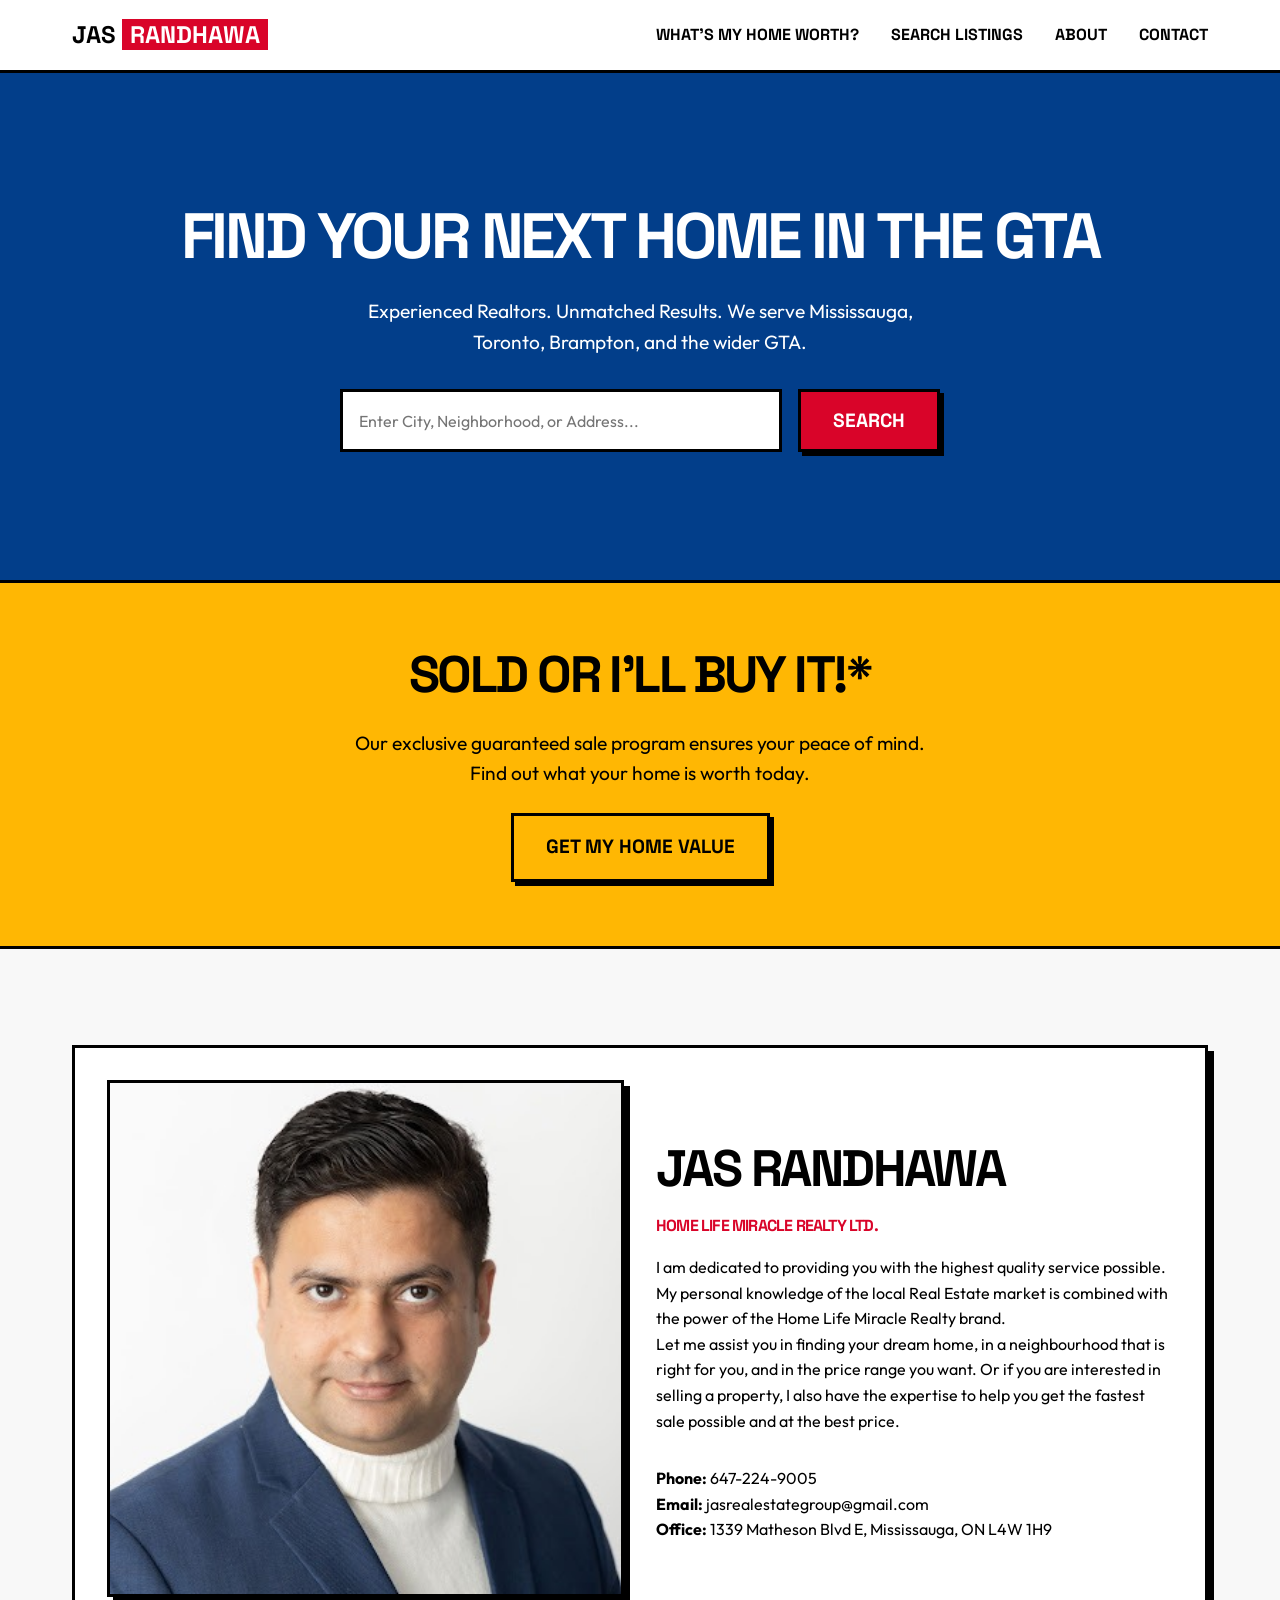
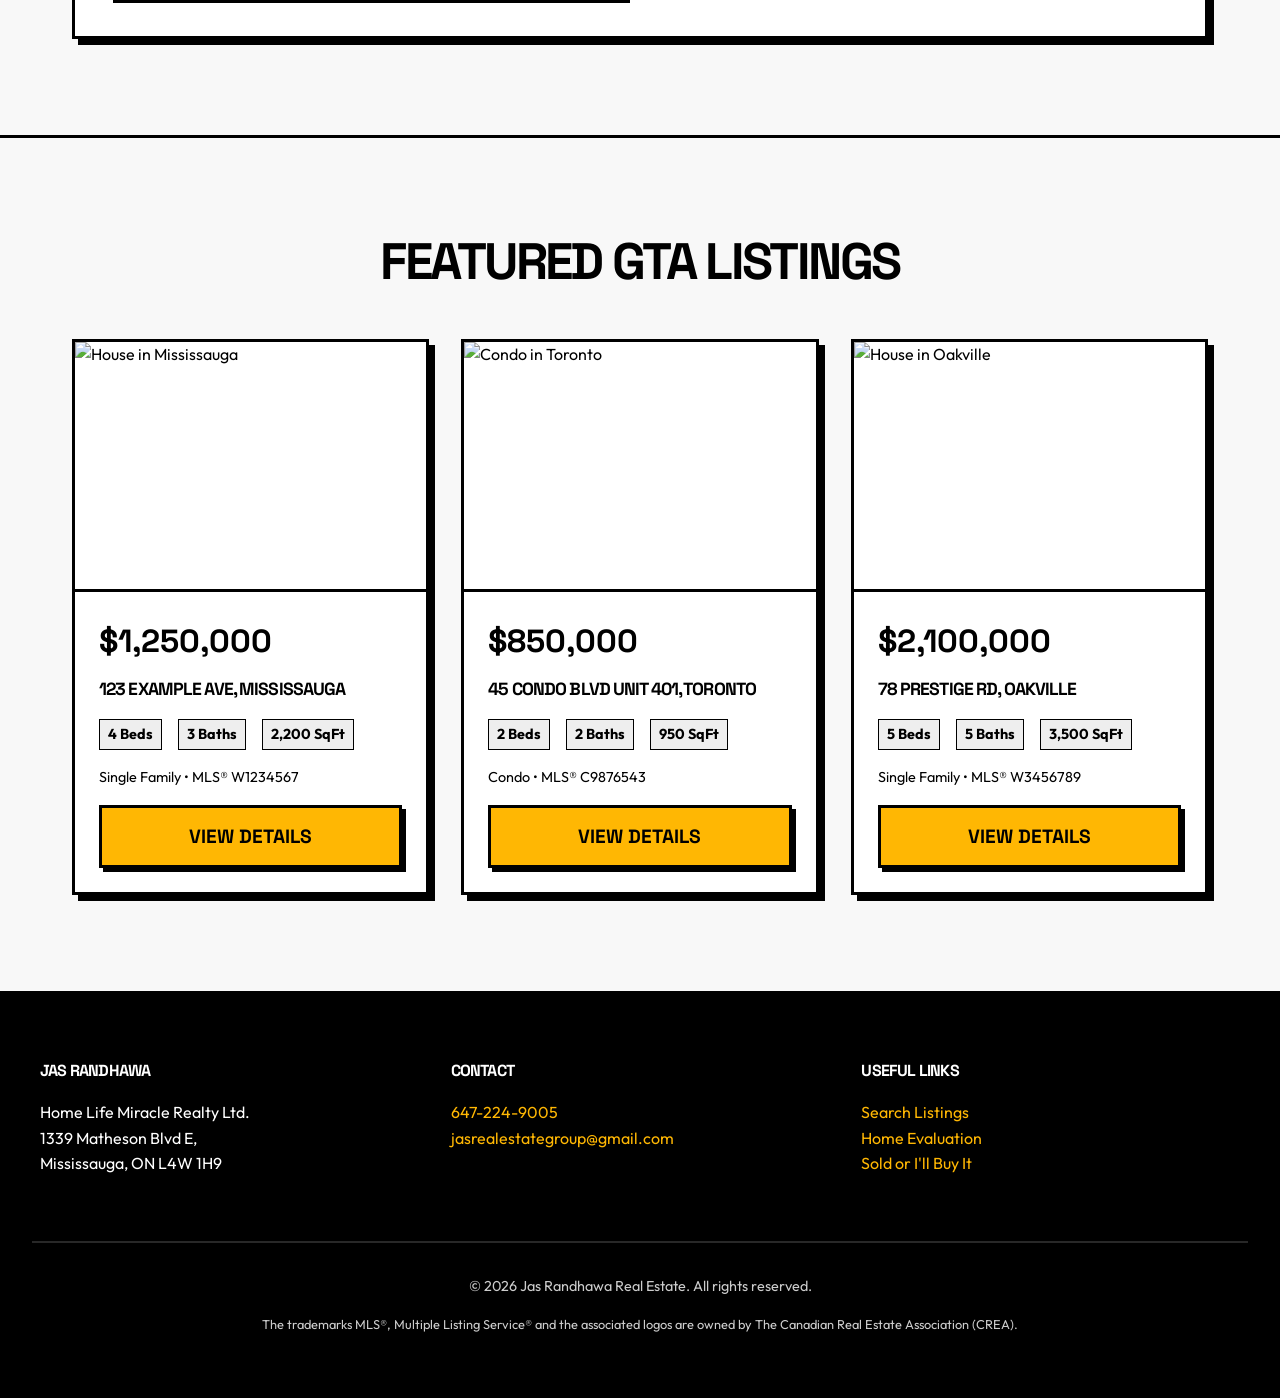
==== index.html @ 9bf5d2aa "Initial commit of Jas Randhawa Real Estate website" ====
<!DOCTYPE html>
<html lang="en">
<head>
    <meta charset="UTF-8">
    <meta name="viewport" content="width=device-width, initial-scale=1.0">
    <title>Jas Randhawa | Home Life Miracle Realty Ltd.</title>
    <link rel="stylesheet" href="styles.css">
</head>
<body>
    <header>
        <div class="nav-container">
            <a href="index.html" class="logo">Jas <span>Randhawa</span></a>
            <button class="mobile-menu-btn">☰</button>
            <ul class="nav-links">
                <li><a href="worth-form.html">What's My Home Worth?</a></li>
                <li><a href="#listings">Search Listings</a></li>
                <li><a href="#about">About</a></li>
                <li><a href="#contact">Contact</a></li>
            </ul>
        </div>
    </header>

    <section class="hero">
        <div class="container">
            <h1>Find Your Next Home in the GTA</h1>
            <p>Experienced Realtors. Unmatched Results. We serve Mississauga, Toronto, Brampton, and the wider GTA.</p>
            <div class="hero-search">
                <input type="text" class="brutal-input" placeholder="Enter City, Neighborhood, or Address...">
                <button class="brutal-button primary">Search</button>
            </div>
        </div>
    </section>

    <section class="guarantee-banner">
        <div class="container">
            <h2>SOLD OR I'LL BUY IT!*</h2>
            <p style="margin: 1.5rem 0; font-size: 1.2rem; max-width: 600px; margin-inline: auto;">Our exclusive guaranteed sale program ensures your peace of mind. Find out what your home is worth today.</p>
            <a href="worth-form.html" class="brutal-button">Get My Home Value</a>
        </div>
    </section>

    <section id="about" class="section bio-section">
        <div class="container">
            <div class="grid grid-2 brutal-card">
                <div>
                    <!-- Realtor profile image -->
                    <img src="jas-profile.jpg" alt="Jas Randhawa" class="bio-img">
                </div>
                <div>
                    <h2>Jas Randhawa</h2>
                    <h4 style="color: var(--accent-red);">Home Life Miracle Realty Ltd.</h4>
                    <p>I am dedicated to providing you with the highest quality service possible. My personal knowledge of the local Real Estate market is combined with the power of the Home Life Miracle Realty brand.</p>
                    <p>Let me assist you in finding your dream home, in a neighbourhood that is right for you, and in the price range you want. Or if you are interested in selling a property, I also have the expertise to help you get the fastest sale possible and at the best price.</p>
                    <div style="margin-top: 2rem;">
                        <p><strong>Phone:</strong> <a href="tel:647-224-9005">647-224-9005</a></p>
                        <p><strong>Email:</strong> <a href="mailto:jasrealestategroup@gmail.com">jasrealestategroup@gmail.com</a></p>
                        <p><strong>Office:</strong> 1339 Matheson Blvd E, Mississauga, ON L4W 1H9</p>
                    </div>
                </div>
            </div>
        </div>
    </section>

    <section id="listings" class="section">
        <div class="container">
            <h2 style="text-align: center; margin-bottom: 3rem;">Featured GTA Listings</h2>
            <div class="grid grid-3">
                <!-- Mock Listing 1 -->
                <article class="brutal-card listing-card">
                    <img src="https://images.unsplash.com/photo-1600596542815-ffad4c1539a9?w=500&q=80" alt="House in Mississauga" class="listing-img">
                    <div class="listing-content">
                        <div class="listing-price">$1,250,000</div>
                        <h4 class="listing-address">123 Example Ave, Mississauga</h4>
                        <div class="listing-stats">
                            <span>4 Beds</span>
                            <span>3 Baths</span>
                            <span>2,200 SqFt</span>
                        </div>
                        <p style="font-size: 0.9rem; margin-bottom: 1rem;">Single Family &bull; MLS® W1234567</p>
                        <button class="brutal-button" style="width: 100%; margin-top: auto;">View Details</button>
                    </div>
                </article>

                <!-- Mock Listing 2 -->
                <article class="brutal-card listing-card">
                    <img src="https://images.unsplash.com/photo-1512917774080-9991f1c4c750?w=500&q=80" alt="Condo in Toronto" class="listing-img">
                    <div class="listing-content">
                        <div class="listing-price">$850,000</div>
                        <h4 class="listing-address">45 Condo Blvd Unit 401, Toronto</h4>
                        <div class="listing-stats">
                            <span>2 Beds</span>
                            <span>2 Baths</span>
                            <span>950 SqFt</span>
                        </div>
                        <p style="font-size: 0.9rem; margin-bottom: 1rem;">Condo &bull; MLS® C9876543</p>
                        <button class="brutal-button" style="width: 100%; margin-top: auto;">View Details</button>
                    </div>
                </article>

                <!-- Mock Listing 3 -->
                <article class="brutal-card listing-card">
                    <img src="https://images.unsplash.com/photo-1600585154340-be6161a56a0c?w=500&q=80" alt="House in Oakville" class="listing-img">
                    <div class="listing-content">
                        <div class="listing-price">$2,100,000</div>
                        <h4 class="listing-address">78 Prestige Rd, Oakville</h4>
                        <div class="listing-stats">
                            <span>5 Beds</span>
                            <span>5 Baths</span>
                            <span>3,500 SqFt</span>
                        </div>
                        <p style="font-size: 0.9rem; margin-bottom: 1rem;">Single Family &bull; MLS® W3456789</p>
                        <button class="brutal-button" style="width: 100%; margin-top: auto;">View Details</button>
                    </div>
                </article>
            </div>
        </div>
    </section>

    <footer id="contact">
        <div class="footer-grid">
            <div>
                <h4>Jas Randhawa</h4>
                <p>Home Life Miracle Realty Ltd.</p>
                <p>1339 Matheson Blvd E,<br>Mississauga, ON L4W 1H9</p>
            </div>
            <div>
                <h4>Contact</h4>
                <p><a href="tel:647-224-9005">647-224-9005</a></p>
                <p><a href="mailto:jasrealestategroup@gmail.com">jasrealestategroup@gmail.com</a></p>
            </div>
            <div>
                <h4>Useful Links</h4>
                <p><a href="#listings">Search Listings</a></p>
                <p><a href="worth-form.html">Home Evaluation</a></p>
                <p><a href="worth-form.html">Sold or I'll Buy It</a></p>
            </div>
        </div>
        <div class="footer-bottom">
            <p>&copy; 2026 Jas Randhawa Real Estate. All rights reserved.</p>
            <p style="font-size: 0.8rem; margin-top: 1rem;">The trademarks MLS®, Multiple Listing Service® and the associated logos are owned by The Canadian Real Estate Association (CREA).</p>
        </div>
    </footer>

    <script src="script.js"></script>
</body>
</html>
---- styles.css ----
@import url('https://fonts.googleapis.com/css2?family=Outfit:wght@400;700;900&family=Space+Grotesk:wght@400;600;700&display=swap');

:root {
  --bg-color: #f8f8f8;
  --text-color: #000000;
  --border-color: #000000;
  --accent-red: #d90429;
  --accent-blue: #023e8a;
  --accent-yellow: #ffb703;
  --border-width: 3px;
  --shadow-offset: 6px;
  --font-heading: 'Space Grotesk', sans-serif;
  --font-body: 'Outfit', sans-serif;
}

* {
  box-sizing: border-box;
  margin: 0;
  padding: 0;
}

body {
  font-family: var(--font-body);
  background-color: var(--bg-color);
  color: var(--text-color);
  line-height: 1.6;
}

h1, h2, h3, h4, h5, h6 {
  font-family: var(--font-heading);
  text-transform: uppercase;
  font-weight: 900;
  letter-spacing: -0.05em;
  margin-bottom: 1rem;
}

a {
  color: var(--text-color);
  text-decoration: none;
}

/* Typography Scale */
h1 { font-size: clamp(3rem, 5vw, 5rem); line-height: 1.1; }
h2 { font-size: clamp(2rem, 4vw, 3.5rem); line-height: 1.1; }
h3 { font-size: clamp(1.5rem, 3vw, 2.5rem); line-height: 1.2; }

/* Layout & Containers */
.container {
  max-width: 1200px;
  margin: 0 auto;
  padding: 0 2rem;
}

.section {
  padding: 6rem 0;
  border-bottom: var(--border-width) solid var(--border-color);
}

.grid {
  display: grid;
  gap: 2rem;
}

.grid-2 { grid-template-columns: repeat(auto-fit, minmax(300px, 1fr)); }
.grid-3 { grid-template-columns: repeat(auto-fit, minmax(280px, 1fr)); }

/* Blocky Elements (Neo-Brutalism) */
.brutal-card {
  background-color: #ffffff;
  border: var(--border-width) solid var(--border-color);
  box-shadow: var(--shadow-offset) var(--shadow-offset) 0px var(--border-color);
  padding: 2rem;
  transition: transform 0.2s ease, box-shadow 0.2s ease;
}

.brutal-card:hover {
  transform: translate(2px, 2px);
  box-shadow: calc(var(--shadow-offset) - 2px) calc(var(--shadow-offset) - 2px) 0px var(--border-color);
}

.brutal-button {
  display: inline-block;
  background-color: var(--accent-yellow);
  color: var(--text-color);
  font-family: var(--font-heading);
  font-weight: 700;
  font-size: 1.2rem;
  text-transform: uppercase;
  padding: 1rem 2rem;
  border: var(--border-width) solid var(--border-color);
  box-shadow: 4px 4px 0px var(--border-color);
  cursor: pointer;
  transition: all 0.1s ease;
}

.brutal-button:hover {
  background-color: var(--text-color);
  color: #fff;
}

.brutal-button:active {
  transform: translate(4px, 4px);
  box-shadow: 0px 0px 0px var(--border-color);
}

.brutal-button.primary {
  background-color: var(--accent-red);
  color: white;
}
.brutal-button.primary:hover {
  background-color: var(--text-color);
}

.brutal-input {
  width: 100%;
  padding: 1rem;
  font-family: var(--font-body);
  font-size: 1rem;
  border: var(--border-width) solid var(--border-color);
  background-color: #fff;
  margin-bottom: 1rem;
}
.brutal-input:focus {
  outline: none;
  background-color: #f0f0f0;
}

/* Header & Nav */
header {
  border-bottom: var(--border-width) solid var(--border-color);
  background-color: #fff;
  position: sticky;
  top: 0;
  z-index: 100;
}

.nav-container {
  display: flex;
  justify-content: space-between;
  align-items: center;
  padding: 1rem 2rem;
  max-width: 1200px;
  margin: 0 auto;
}

.logo {
  font-family: var(--font-heading);
  font-size: 1.5rem;
  font-weight: 900;
  text-transform: uppercase;
}
.logo span {
  background-color: var(--accent-red);
  color: white;
  padding: 0 0.5rem;
}

.nav-links {
  display: flex;
  gap: 2rem;
  list-style: none;
}

.nav-links a {
  font-family: var(--font-heading);
  font-weight: 700;
  text-transform: uppercase;
  font-size: 1rem;
}

.nav-links a:hover {
  background-color: var(--accent-yellow);
}

.mobile-menu-btn {
  display: none;
  background: none;
  border: none;
  font-size: 2rem;
  cursor: pointer;
}

/* Hero Section */
.hero {
  background-color: var(--accent-blue);
  color: white;
  text-align: center;
  padding: 8rem 2rem;
  border-bottom: var(--border-width) solid var(--border-color);
}
.hero h1 { margin-bottom: 1.5rem; }
.hero p {
  font-size: 1.2rem;
  margin-bottom: 2rem;
  max-width: 600px;
  margin-inline: auto;
}
.hero-search {
  display: flex;
  max-width: 600px;
  margin: 0 auto;
  gap: 1rem;
}
.hero-search .brutal-input { margin-bottom: 0; }

/* Promo / Guarantee */
.guarantee-banner {
  background-color: var(--accent-yellow);
  padding: 4rem 2rem;
  text-align: center;
  border-bottom: var(--border-width) solid var(--border-color);
}

/* Listings */
.listing-card {
  padding: 0;
  display: flex;
  flex-direction: column;
}
.listing-img {
  width: 100%;
  height: 250px;
  object-fit: cover;
  border-bottom: var(--border-width) solid var(--border-color);
}
.listing-content {
  padding: 1.5rem;
  flex-grow: 1;
  display: flex;
  flex-direction: column;
}
.listing-price {
  font-size: 2rem;
  font-family: var(--font-heading);
  font-weight: 900;
  margin-bottom: 0.5rem;
}
.listing-address {
  font-size: 1.1rem;
  margin-bottom: 1rem;
}
.listing-stats {
  display: flex;
  gap: 1rem;
  margin-bottom: 1rem;
  font-weight: 700;
  font-size: 0.9rem;
}
.listing-stats span {
  background-color: #eee;
  padding: 0.2rem 0.5rem;
  border: 1px solid var(--border-color);
}

/* Bio Section */
.bio-section .grid {
  align-items: center;
}
.bio-img {
  width: 100%;
  border: var(--border-width) solid var(--border-color);
  box-shadow: var(--shadow-offset) var(--shadow-offset) 0px var(--border-color);
}

/* Footer */
footer {
  background-color: var(--text-color);
  color: white;
  padding: 4rem 2rem;
  text-align: center;
}
footer a { color: var(--accent-yellow); }
.footer-grid {
  display: grid;
  grid-template-columns: repeat(auto-fit, minmax(200px, 1fr));
  gap: 2rem;
  max-width: 1200px;
  margin: 0 auto;
  text-align: left;
}
.footer-grid h4 { color: white; }
.footer-bottom {
  margin-top: 4rem;
  padding-top: 2rem;
  border-top: 2px solid #333;
  font-size: 0.9rem;
  opacity: 0.8;
}

/* Forms */
.form-section {
  max-width: 800px;
  margin: 0 auto;
  padding: 4rem 2rem;
}
.form-group {
  margin-bottom: 1.5rem;
}
label {
  display: block;
  font-weight: 700;
  margin-bottom: 0.5rem;
  text-transform: uppercase;
}
.form-row {
  display: grid;
  grid-template-columns: 1fr 1fr;
  gap: 1rem;
}

/* Responsive */
@media (max-width: 768px) {
  .nav-links {
    display: none;
    position: absolute;
    top: 100%;
    left: 0;
    width: 100%;
    background: #fff;
    flex-direction: column;
    border-bottom: var(--border-width) solid var(--border-color);
    padding: 1rem 0;
  }
  .nav-links.active {
    display: flex;
  }
  .nav-links li {
    text-align: center;
    padding: 1rem;
  }
  .mobile-menu-btn {
    display: block;
  }
  .hero-search {
    flex-direction: column;
  }
  .form-row {
    grid-template-columns: 1fr;
  }
}
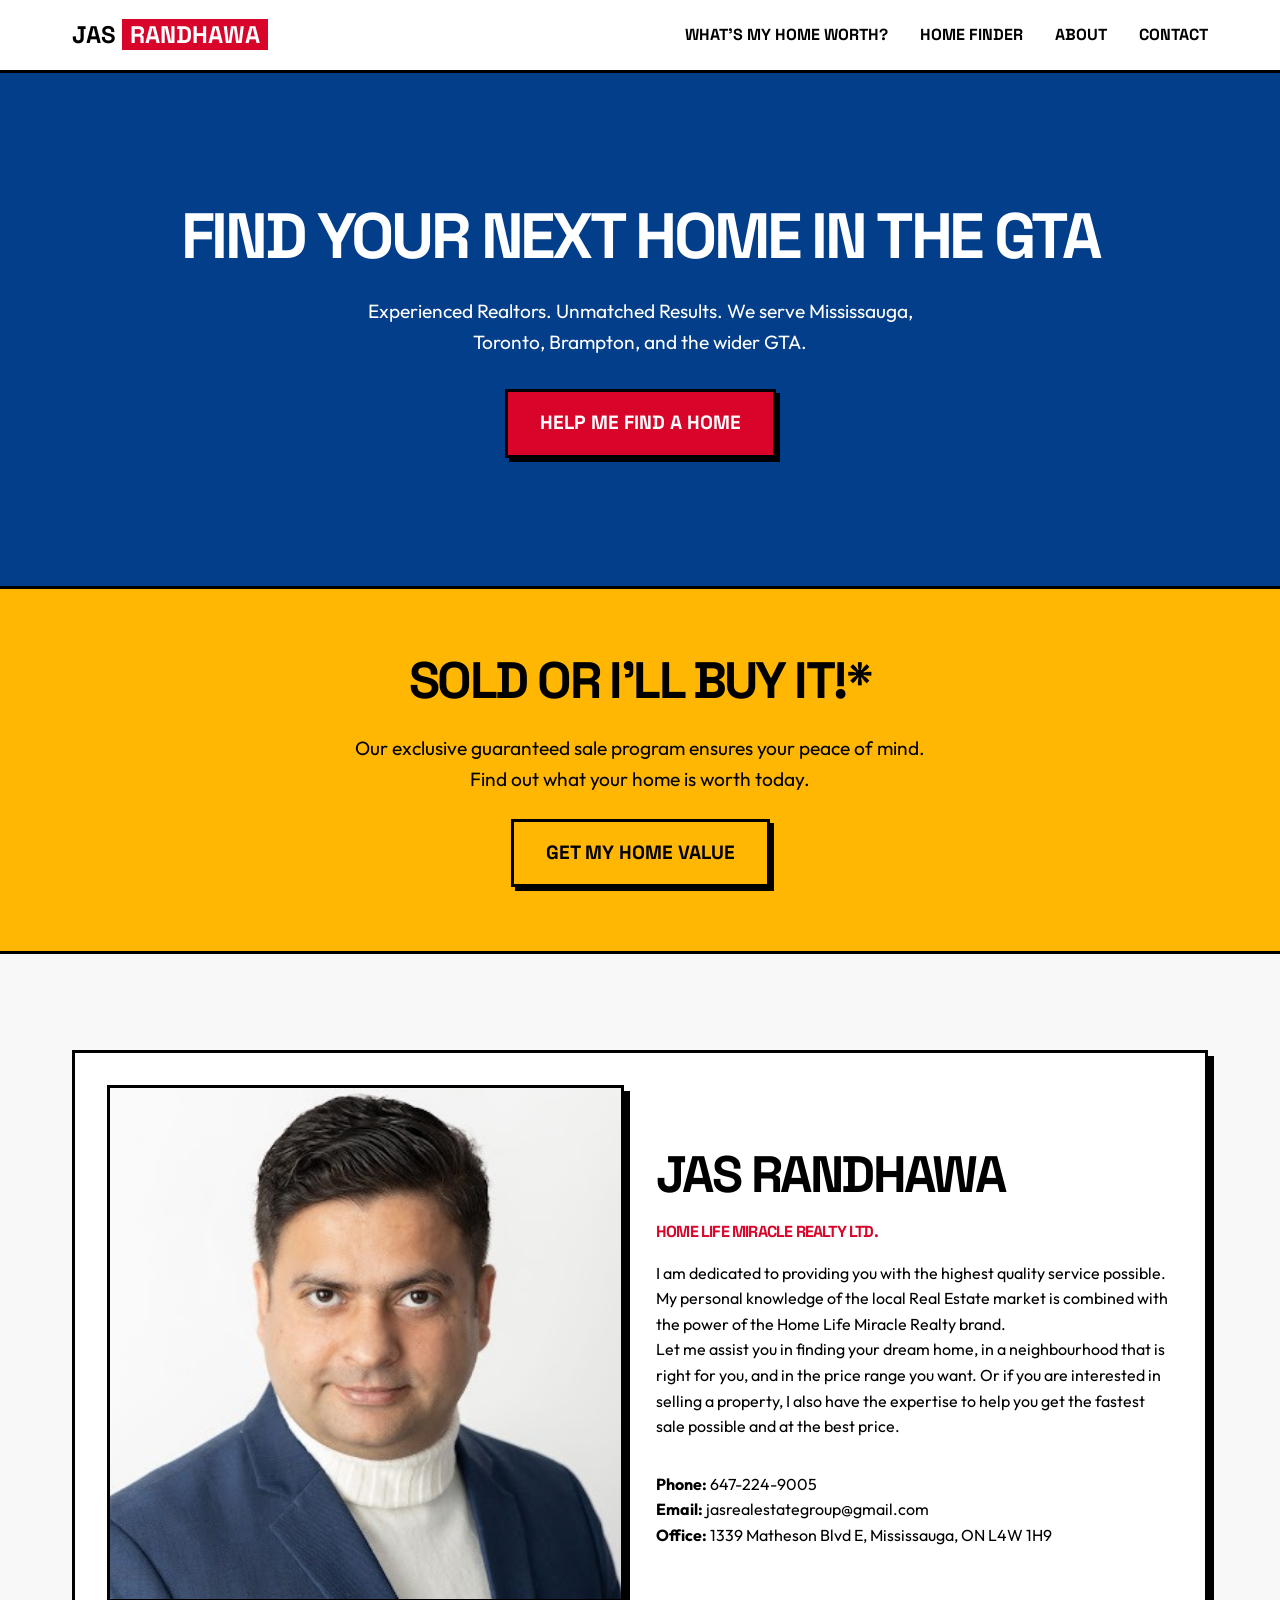
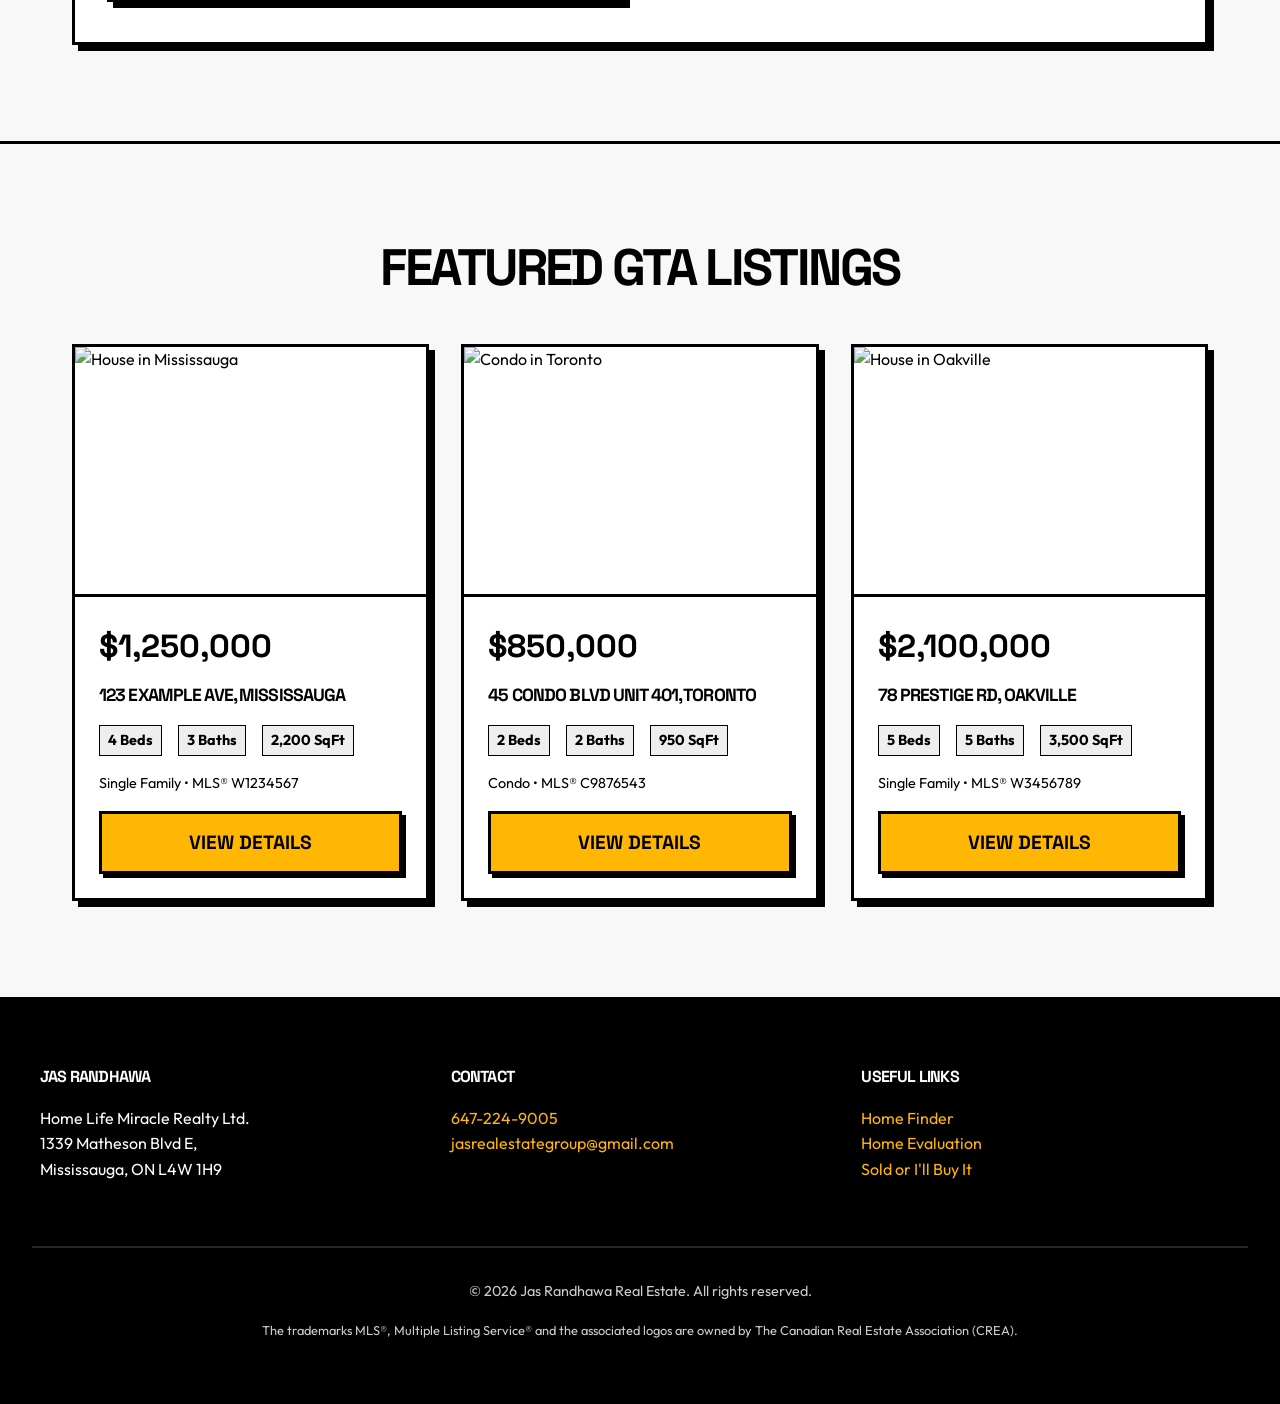
==== commit e45cd4b5: "Replace search bar with Home Finder lead form" ====
--- a/index.html
+++ b/index.html
@@ -13,7 +13,7 @@
             <button class="mobile-menu-btn">☰</button>
             <ul class="nav-links">
                 <li><a href="worth-form.html">What's My Home Worth?</a></li>
-                <li><a href="#listings">Search Listings</a></li>
+                <li><a href="home-finder.html">Home Finder</a></li>
                 <li><a href="#about">About</a></li>
                 <li><a href="#contact">Contact</a></li>
             </ul>
@@ -24,9 +24,8 @@
         <div class="container">
             <h1>Find Your Next Home in the GTA</h1>
             <p>Experienced Realtors. Unmatched Results. We serve Mississauga, Toronto, Brampton, and the wider GTA.</p>
-            <div class="hero-search">
-                <input type="text" class="brutal-input" placeholder="Enter City, Neighborhood, or Address...">
-                <button class="brutal-button primary">Search</button>
+            <div class="hero-search" style="display: flex; justify-content: center; margin-top: 2rem;">
+                <a href="home-finder.html" class="brutal-button primary" style="font-size: 1.2rem; padding: 1rem 2rem;">Help Me Find a Home</a>
             </div>
         </div>
     </section>
@@ -130,7 +129,7 @@
             </div>
             <div>
                 <h4>Useful Links</h4>
-                <p><a href="#listings">Search Listings</a></p>
+                <p><a href="home-finder.html">Home Finder</a></p>
                 <p><a href="worth-form.html">Home Evaluation</a></p>
                 <p><a href="worth-form.html">Sold or I'll Buy It</a></p>
             </div>
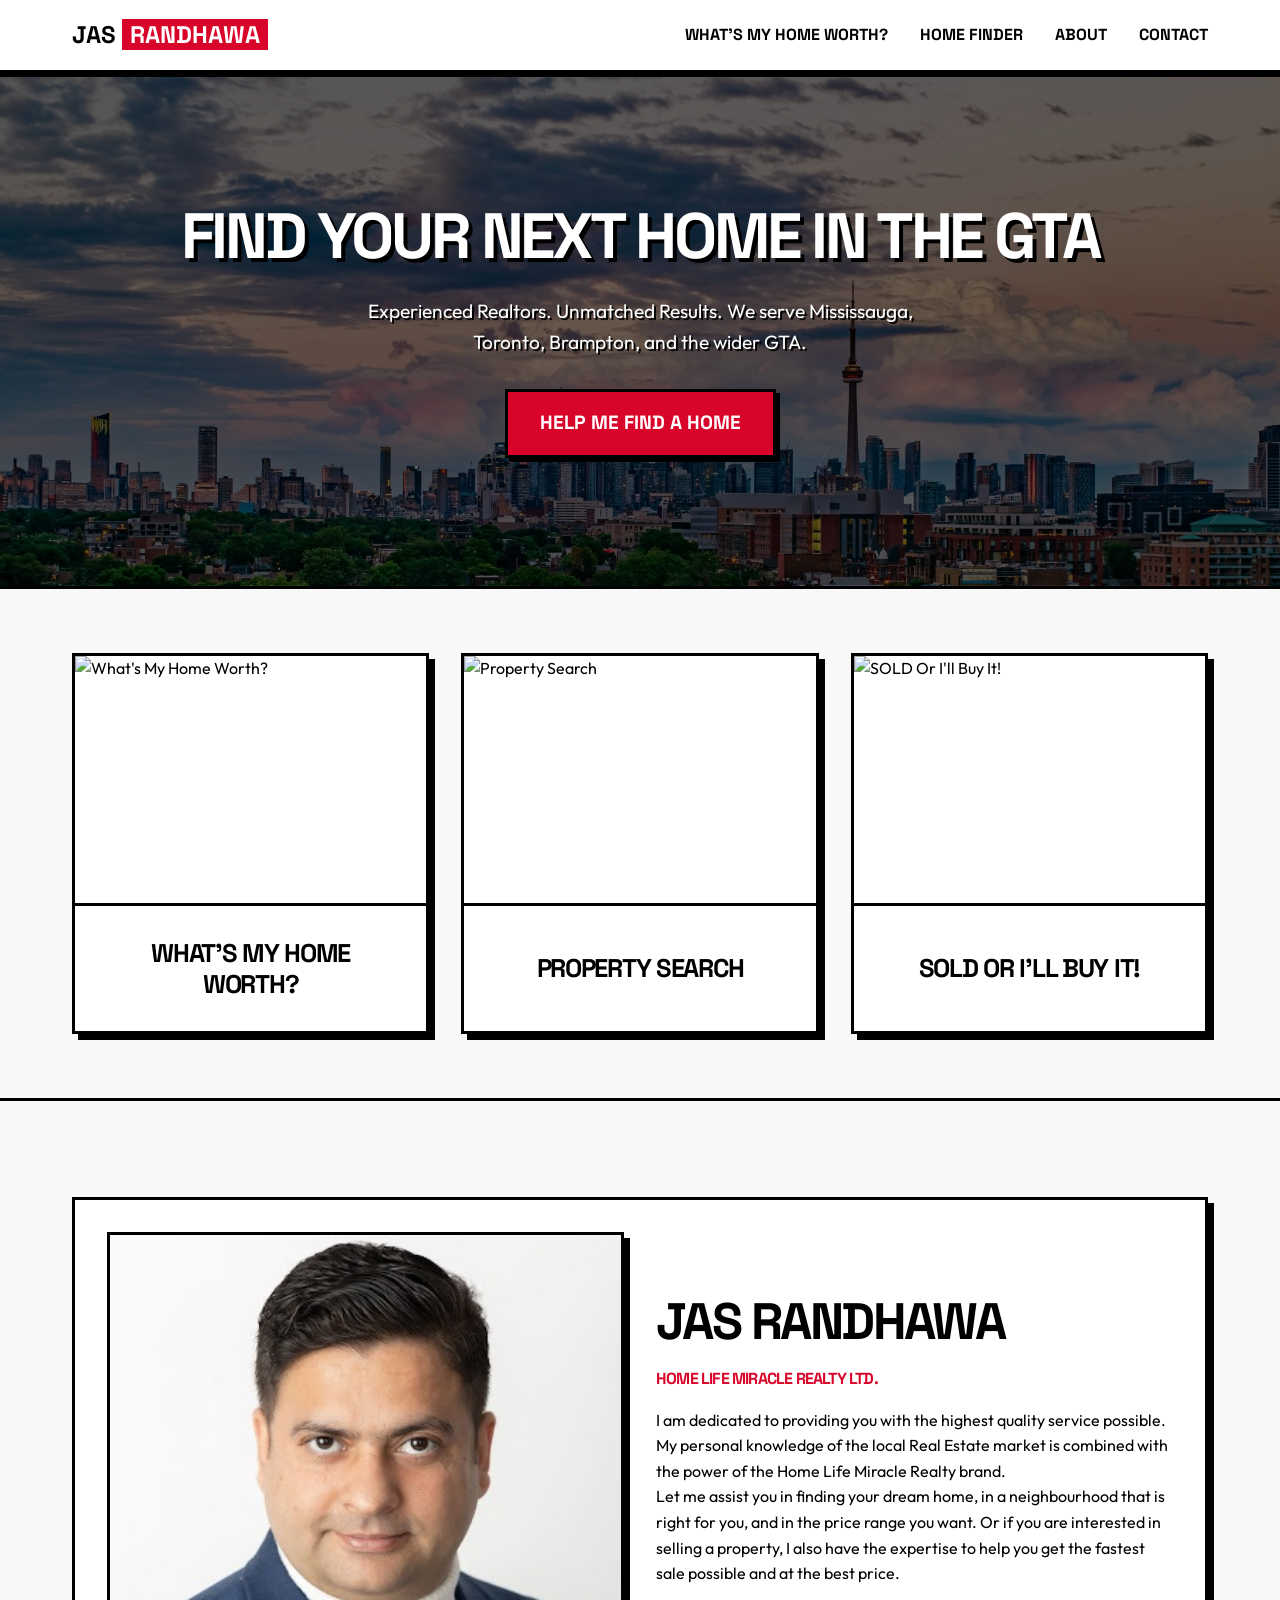
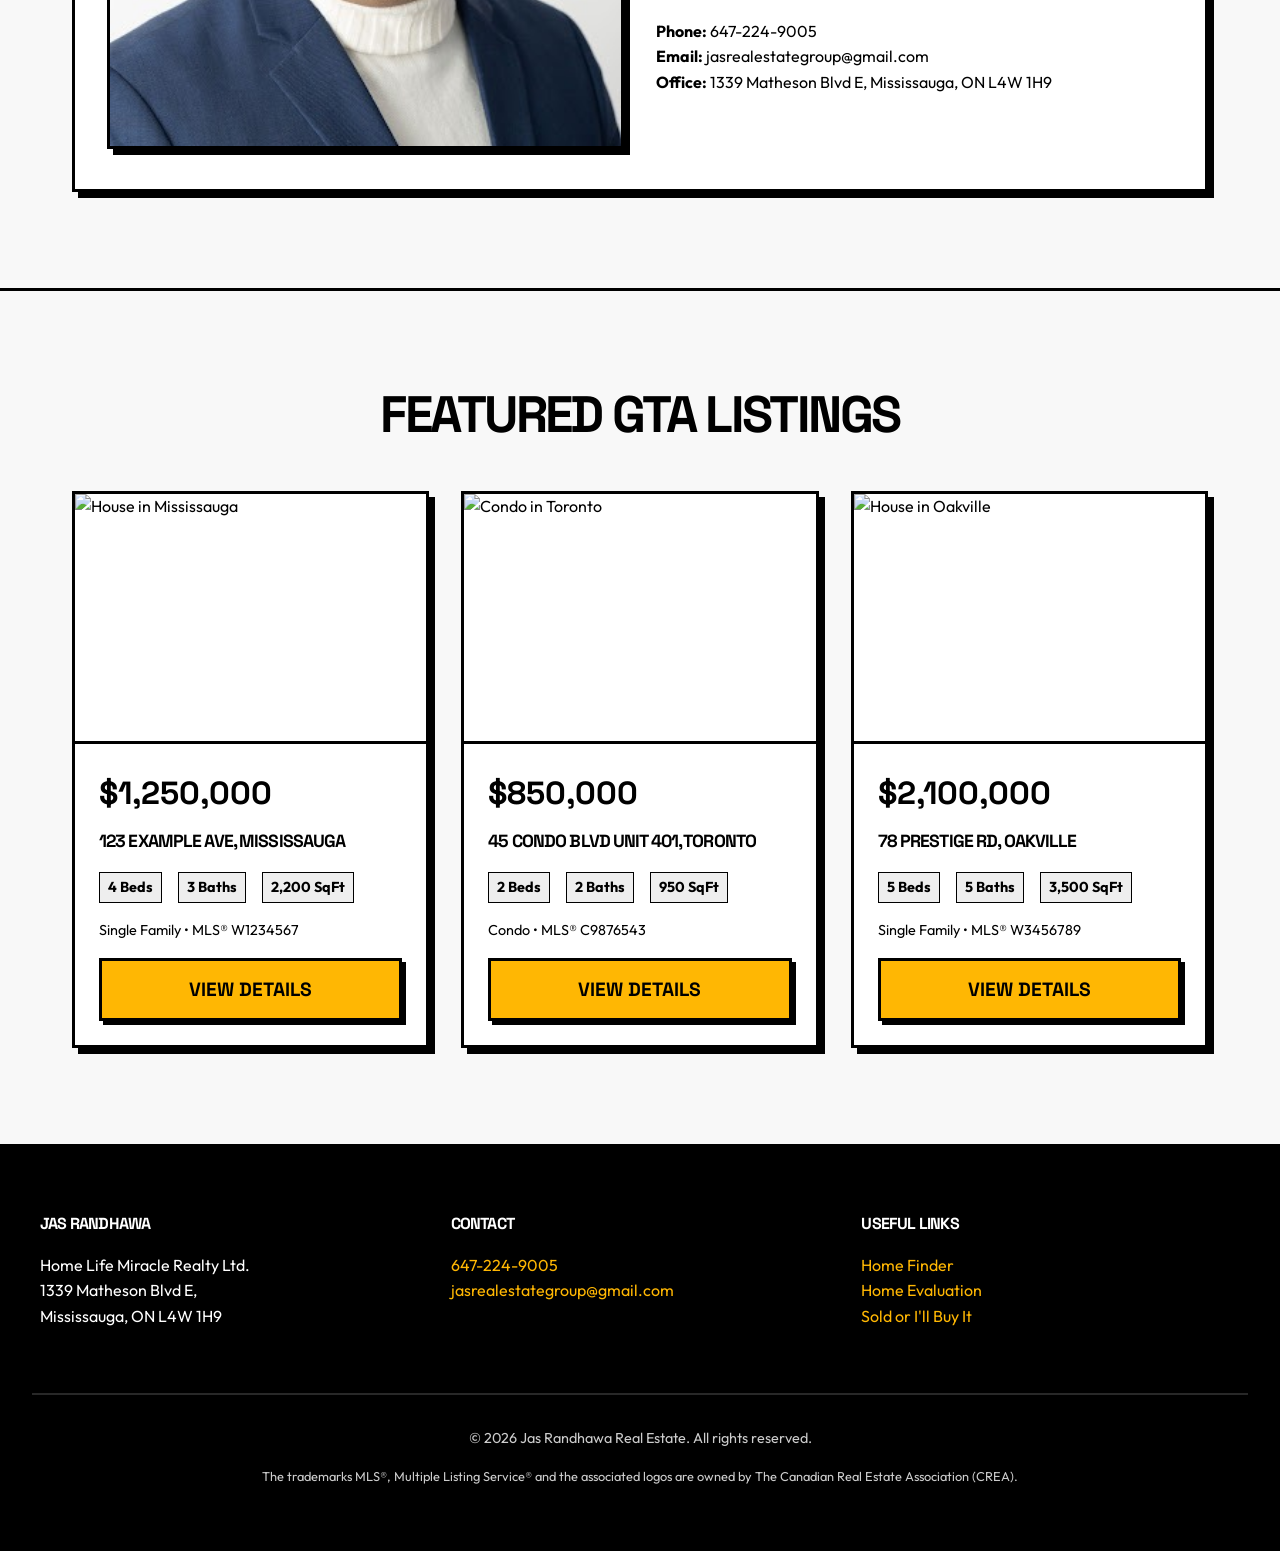
==== commit 30d96119: "Design improvements and Property Search lead form integration" ====
--- a/index.html
+++ b/index.html
@@ -30,13 +30,34 @@
         </div>
     </section>
 
-    <section class="guarantee-banner">
+    <section class="section service-options" style="padding: 4rem 0;">
         <div class="container">
-            <h2>SOLD OR I'LL BUY IT!*</h2>
-            <p style="margin: 1.5rem 0; font-size: 1.2rem; max-width: 600px; margin-inline: auto;">Our exclusive guaranteed sale program ensures your peace of mind. Find out what your home is worth today.</p>
-            <a href="worth-form.html" class="brutal-button">Get My Home Value</a>
+            <div class="grid grid-3">
+                <a href="worth-form.html" class="service-card">
+                    <img src="https://images.unsplash.com/photo-1556761175-5973dc0f32e7?w=500&q=80" alt="What's My Home Worth?" class="service-card-img">
+                    <div class="service-card-content">
+                        <h3>What's My Home Worth?</h3>
+                    </div>
+                </a>
+                
+                <a href="property-search.html" class="service-card">
+                    <img src="https://images.unsplash.com/photo-1512917774080-9991f1c4c750?w=500&q=80" alt="Property Search" class="service-card-img">
+                    <div class="service-card-content">
+                        <h3>Property Search</h3>
+                    </div>
+                </a>
+
+                <a href="worth-form.html" class="service-card">
+                    <img src="https://images.unsplash.com/photo-1560518883-ce09059eeffa?w=500&q=80" alt="SOLD Or I'll Buy It!" class="service-card-img">
+                    <div class="service-card-content">
+                        <h3>SOLD Or I'll Buy It!</h3>
+                    </div>
+                </a>
+            </div>
         </div>
     </section>
+
+
 
     <section id="about" class="section bio-section">
         <div class="container">
--- a/styles.css
+++ b/styles.css
@@ -96,6 +96,8 @@
 .brutal-button:hover {
   background-color: var(--text-color);
   color: #fff;
+  transform: translate(-2px, -2px);
+  box-shadow: 6px 6px 0px var(--border-color);
 }
 
 .brutal-button:active {
@@ -128,6 +130,7 @@
 /* Header & Nav */
 header {
   border-bottom: var(--border-width) solid var(--border-color);
+  box-shadow: 0 4px 0 var(--border-color);
   background-color: #fff;
   position: sticky;
   top: 0;
@@ -183,12 +186,16 @@
 /* Hero Section */
 .hero {
   background-color: var(--accent-blue);
+  background-image: linear-gradient(rgba(0, 0, 0, 0.6), rgba(0, 0, 0, 0.6)), url('ashim-d-silva-ZuknCTavXr4-unsplash.jpg');
+  background-size: cover;
+  background-position: center;
   color: white;
   text-align: center;
   padding: 8rem 2rem;
   border-bottom: var(--border-width) solid var(--border-color);
 }
-.hero h1 { margin-bottom: 1.5rem; }
+.hero h1 { margin-bottom: 1.5rem; text-shadow: 4px 4px 0 #000; }
+.hero p { text-shadow: 2px 2px 0 #000; }
 .hero p {
   font-size: 1.2rem;
   margin-bottom: 2rem;
@@ -202,6 +209,46 @@
   gap: 1rem;
 }
 .hero-search .brutal-input { margin-bottom: 0; }
+
+/* Service Cards */
+.service-card {
+  padding: 0;
+  display: flex;
+  flex-direction: column;
+  background-color: #ffffff;
+  border: var(--border-width) solid var(--border-color);
+  box-shadow: var(--shadow-offset) var(--shadow-offset) 0px var(--border-color);
+  transition: transform 0.2s ease, box-shadow 0.2s ease, background-color 0.2s ease;
+  text-decoration: none;
+  color: var(--text-color);
+}
+
+.service-card:hover {
+  transform: translate(2px, 2px);
+  box-shadow: calc(var(--shadow-offset) - 2px) calc(var(--shadow-offset) - 2px) 0px var(--border-color);
+  background-color: #f0f0f0;
+}
+
+.service-card-img {
+  width: 100%;
+  height: 250px;
+  object-fit: cover;
+  border-bottom: var(--border-width) solid var(--border-color);
+}
+
+.service-card-content {
+  padding: 2rem;
+  text-align: center;
+  flex-grow: 1;
+  display: flex;
+  flex-direction: column;
+  justify-content: center;
+}
+
+.service-card-content h3 {
+  margin-bottom: 0;
+  font-size: 1.6rem;
+}
 
 /* Promo / Guarantee */
 .guarantee-banner {
